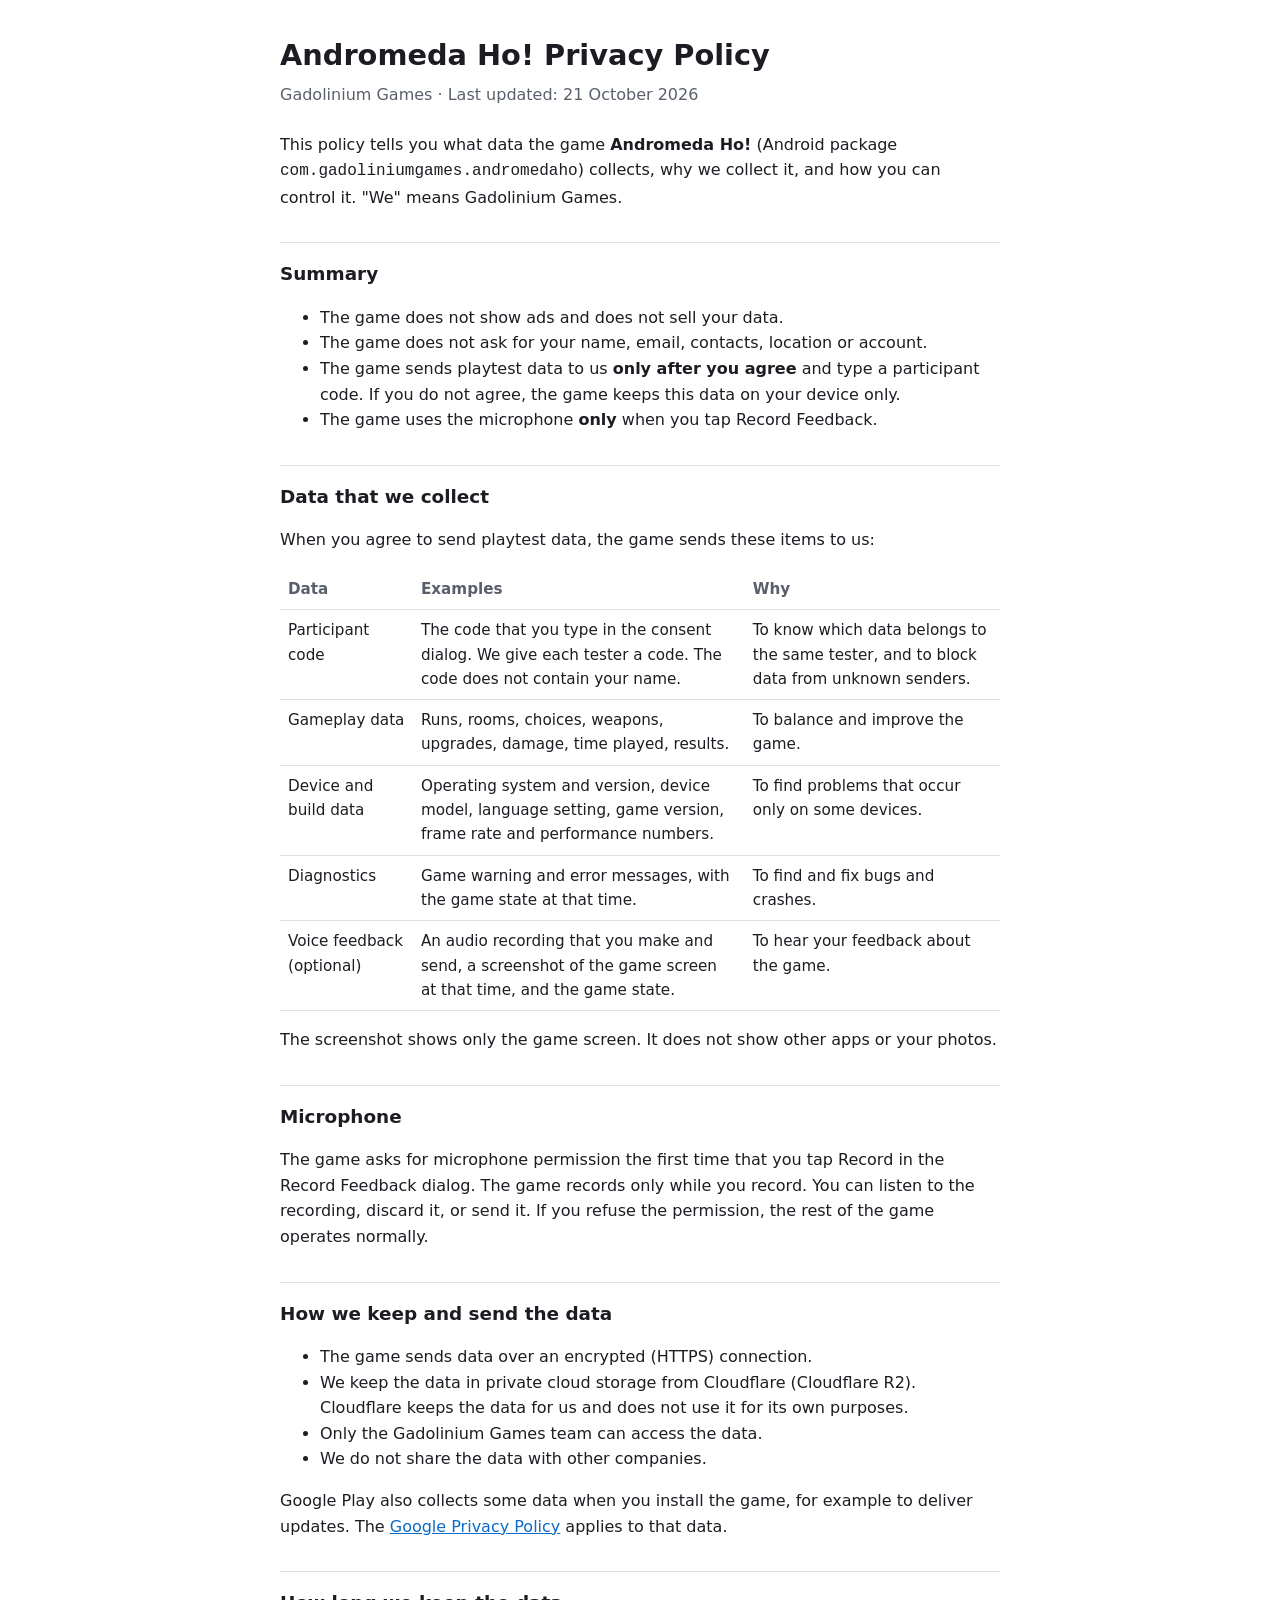
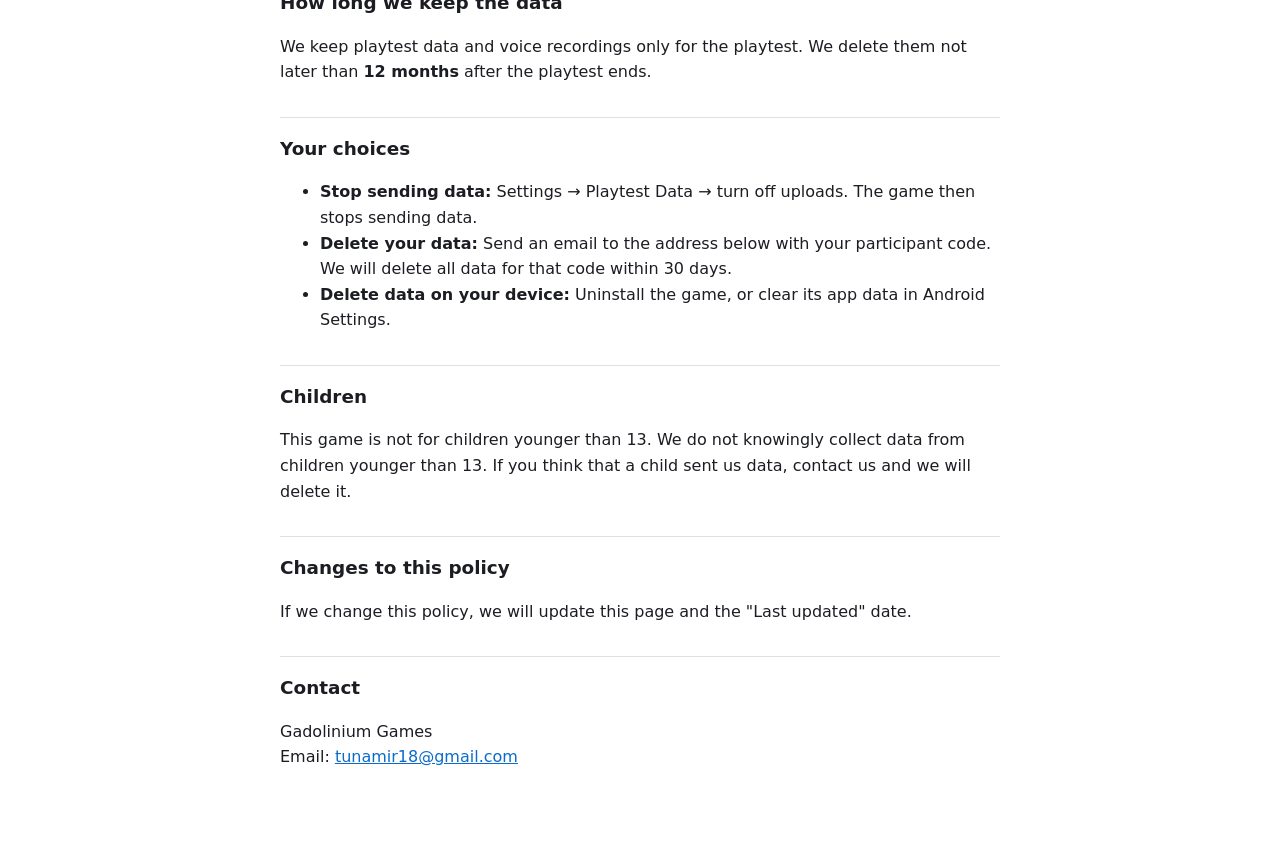
==== privacy/index.html @ 8e8f420d "Andromeda Ho! site: landing page and privacy policy Co-Authored-By: Claude Opus 5.5 <noreply@anthrop" ====
<!DOCTYPE html>
<html lang="en">
<head>
<meta charset="utf-8">
<meta name="viewport" content="width=device-width, initial-scale=1">
<title>Andromeda Ho! Privacy Policy</title>
<style>
  :root { --bg: #ffffff; --fg: #1b1d22; --muted: #5a606b; --rule: #dde0e5; --accent: #0b6bcb; }
  @media (prefers-color-scheme: dark) {
    :root { --bg: #111317; --fg: #e8eaee; --muted: #a2a8b3; --rule: #2b2f37; --accent: #6cb4ff; }
  }
  body { margin: 0; background: var(--bg); color: var(--fg);
         font: 16px/1.6 system-ui, -apple-system, "Segoe UI", Roboto, sans-serif; }
  main { max-width: 720px; margin: 0 auto; padding: 32px 16px 64px; }
  h1 { font-size: 1.8rem; margin: 0 0 4px; }
  h2 { font-size: 1.15rem; margin: 32px 0 8px; padding-top: 16px; border-top: 1px solid var(--rule); }
  .meta { color: var(--muted); margin: 0 0 24px; }
  table { width: 100%; border-collapse: collapse; margin: 8px 0; font-size: 0.95rem; }
  th, td { text-align: left; vertical-align: top; padding: 8px; border-bottom: 1px solid var(--rule); }
  th { color: var(--muted); font-weight: 600; }
  a { color: var(--accent); }
</style>
</head>
<body>
<main>
<h1>Andromeda Ho! Privacy Policy</h1>
<p class="meta">Gadolinium Games · Last updated: 21 October 2026</p>

<p>This policy tells you what data the game <strong>Andromeda Ho!</strong> (Android package
<code>com.gadoliniumgames.andromedaho</code>) collects, why we collect it, and how you can
control it. "We" means Gadolinium Games.</p>

<h2>Summary</h2>
<ul>
  <li>The game does not show ads and does not sell your data.</li>
  <li>The game does not ask for your name, email, contacts, location or account.</li>
  <li>The game sends playtest data to us <strong>only after you agree</strong> and type a
      participant code. If you do not agree, the game keeps this data on your device only.</li>
  <li>The game uses the microphone <strong>only</strong> when you tap Record Feedback.</li>
</ul>

<h2>Data that we collect</h2>
<p>When you agree to send playtest data, the game sends these items to us:</p>
<table>
  <tr><th>Data</th><th>Examples</th><th>Why</th></tr>
  <tr><td>Participant code</td>
      <td>The code that you type in the consent dialog. We give each tester a code. The code
          does not contain your name.</td>
      <td>To know which data belongs to the same tester, and to block data from unknown
          senders.</td></tr>
  <tr><td>Gameplay data</td>
      <td>Runs, rooms, choices, weapons, upgrades, damage, time played, results.</td>
      <td>To balance and improve the game.</td></tr>
  <tr><td>Device and build data</td>
      <td>Operating system and version, device model, language setting, game version,
          frame rate and performance numbers.</td>
      <td>To find problems that occur only on some devices.</td></tr>
  <tr><td>Diagnostics</td>
      <td>Game warning and error messages, with the game state at that time.</td>
      <td>To find and fix bugs and crashes.</td></tr>
  <tr><td>Voice feedback (optional)</td>
      <td>An audio recording that you make and send, a screenshot of the game screen at that
          time, and the game state.</td>
      <td>To hear your feedback about the game.</td></tr>
</table>
<p>The screenshot shows only the game screen. It does not show other apps or your photos.</p>

<h2>Microphone</h2>
<p>The game asks for microphone permission the first time that you tap Record in the
Record Feedback dialog. The game records only while you record. You can listen to the
recording, discard it, or send it. If you refuse the permission, the rest of the game
operates normally.</p>

<h2>How we keep and send the data</h2>
<ul>
  <li>The game sends data over an encrypted (HTTPS) connection.</li>
  <li>We keep the data in private cloud storage from Cloudflare (Cloudflare R2). Cloudflare
      keeps the data for us and does not use it for its own purposes.</li>
  <li>Only the Gadolinium Games team can access the data.</li>
  <li>We do not share the data with other companies.</li>
</ul>
<p>Google Play also collects some data when you install the game, for example to deliver
updates. The <a href="https://policies.google.com/privacy">Google Privacy Policy</a>
applies to that data.</p>

<h2>How long we keep the data</h2>
<p>We keep playtest data and voice recordings only for the playtest. We delete them not
later than <strong>12 months</strong> after the playtest ends.</p>

<h2>Your choices</h2>
<ul>
  <li><strong>Stop sending data:</strong> Settings → Playtest Data → turn off uploads.
      The game then stops sending data.</li>
  <li><strong>Delete your data:</strong> Send an email to the address below with your
      participant code. We will delete all data for that code within 30 days.</li>
  <li><strong>Delete data on your device:</strong> Uninstall the game, or clear its app
      data in Android Settings.</li>
</ul>

<h2>Children</h2>
<p>This game is not for children younger than 13. We do not knowingly collect data from
children younger than 13. If you think that a child sent us data, contact us and we will
delete it.</p>

<h2>Changes to this policy</h2>
<p>If we change this policy, we will update this page and the "Last updated" date.</p>

<h2>Contact</h2>
<p>Gadolinium Games<br>
Email: <a href="mailto:tunamir18@gmail.com">tunamir18@gmail.com</a></p>
</main>
</body>
</html>
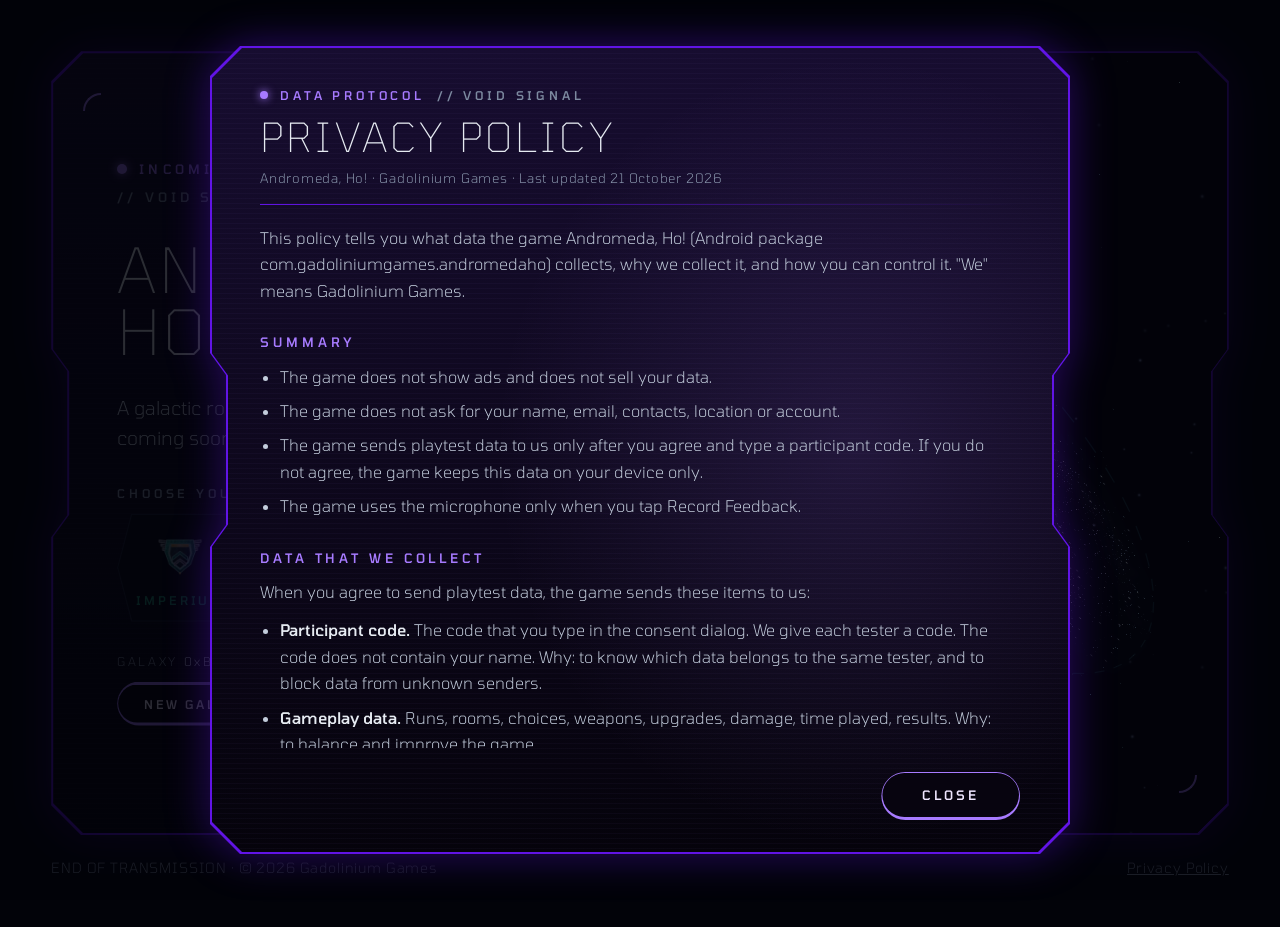
==== commit 11ef5efb: "Landing page: live galaxy, faction themes, privacy modal The Coming Soon page is now the in-game "In" ====
--- a/privacy/index.html
+++ b/privacy/index.html
@@ -1,113 +1,157 @@
-<!DOCTYPE html>
-<html lang="en">
+<!doctype html>
+<html lang="en" data-faction="imperium">
 <head>
 <meta charset="utf-8">
 <meta name="viewport" content="width=device-width, initial-scale=1">
-<title>Andromeda Ho! Privacy Policy</title>
-<style>
-  :root { --bg: #ffffff; --fg: #1b1d22; --muted: #5a606b; --rule: #dde0e5; --accent: #0b6bcb; }
-  @media (prefers-color-scheme: dark) {
-    :root { --bg: #111317; --fg: #e8eaee; --muted: #a2a8b3; --rule: #2b2f37; --accent: #6cb4ff; }
-  }
-  body { margin: 0; background: var(--bg); color: var(--fg);
-         font: 16px/1.6 system-ui, -apple-system, "Segoe UI", Roboto, sans-serif; }
-  main { max-width: 720px; margin: 0 auto; padding: 32px 16px 64px; }
-  h1 { font-size: 1.8rem; margin: 0 0 4px; }
-  h2 { font-size: 1.15rem; margin: 32px 0 8px; padding-top: 16px; border-top: 1px solid var(--rule); }
-  .meta { color: var(--muted); margin: 0 0 24px; }
-  table { width: 100%; border-collapse: collapse; margin: 8px 0; font-size: 0.95rem; }
-  th, td { text-align: left; vertical-align: top; padding: 8px; border-bottom: 1px solid var(--rule); }
-  th { color: var(--muted); font-weight: 600; }
-  a { color: var(--accent); }
-</style>
+<title>Privacy Policy · Andromeda, Ho!</title>
+<meta name="description" content="Andromeda, Ho! is a galactic roguelike shoot-'em-up adventure by Gadolinium Games, coming soon to Android.">
+<meta name="theme-color" content="#020309">
+<link rel="canonical" href="https://andromedaho.com/privacy/">
+<link rel="icon" type="image/png" href="/assets/img/icon-192.png">
+<link rel="preload" href="/assets/fonts/tomorrow-extralight.woff" as="font" type="font/woff" crossorigin>
+<link rel="preload" href="/assets/fonts/tomorrow-light.woff" as="font" type="font/woff" crossorigin>
+<link rel="stylesheet" href="/assets/site.css">
+<script>
+  // Each visit opens on a random faction (like the random galaxy); the emblems switch it.
+  document.documentElement.setAttribute('data-faction', ['imperium', 'corsair', 'voidborn'][Math.floor(Math.random() * 3)]);
+</script>
+<script src="/assets/galaxy.js" defer></script>
+<script src="/assets/site.js" defer></script>
 </head>
-<body>
-<main>
-<h1>Andromeda Ho! Privacy Policy</h1>
-<p class="meta">Gadolinium Games · Last updated: 21 October 2026</p>
+<body class="pp-open">
+<main class="frame-glow">
+  <div class="frame fx">
+    <div class="panel scan">
+      <div class="deco deco-imperium rivet tl" aria-hidden="true"></div>
+      <div class="deco deco-imperium rivet tr" aria-hidden="true"></div>
+      <div class="deco deco-imperium rivet bl" aria-hidden="true"></div>
+      <div class="deco deco-imperium rivet br" aria-hidden="true"></div>
+      <div class="deco deco-corsair spike-tl" aria-hidden="true"></div>
+      <div class="deco deco-corsair spike-br" aria-hidden="true"></div>
+      <div class="deco deco-voidborn arc-tl" aria-hidden="true"></div>
+      <div class="deco deco-voidborn arc-br" aria-hidden="true"></div>
 
-<p>This policy tells you what data the game <strong>Andromeda Ho!</strong> (Android package
-<code>com.gadoliniumgames.andromedaho</code>) collects, why we collect it, and how you can
-control it. "We" means Gadolinium Games.</p>
+      <section class="intro">
+        <div class="channel">
+          <span class="dot fx" aria-hidden="true"></span>
+          <span class="live fx">INCOMING TRANSMISSION</span>
+          <span class="sub" data-channel>// IMPERIAL COMMAND</span>
+        </div>
+        <h1>ANDROMEDA,<br>HO!</h1>
+        <p class="tagline">A galactic roguelike shoot-'em-up adventure, coming soon to Android.</p>
 
-<h2>Summary</h2>
-<ul>
-  <li>The game does not show ads and does not sell your data.</li>
-  <li>The game does not ask for your name, email, contacts, location or account.</li>
-  <li>The game sends playtest data to us <strong>only after you agree</strong> and type a
-      participant code. If you do not agree, the game keeps this data on your device only.</li>
-  <li>The game uses the microphone <strong>only</strong> when you tap Record Feedback.</li>
-</ul>
+        <div class="choose js-only">
+          <div class="label" id="choose-label">CHOOSE YOUR FACTION</div>
+          <div class="emblems" role="group" aria-labelledby="choose-label">
+            <div class="emblem-wrap"><button type="button" class="emblem" data-for="imperium" aria-pressed="false">
+              <span class="emblem-in"><img src="/assets/img/imperium.png" alt="" width="56" height="56"><span class="name">IMPERIUM</span></span>
+            </button></div>
+            <div class="emblem-wrap"><button type="button" class="emblem" data-for="corsair" aria-pressed="false">
+              <span class="emblem-in"><img src="/assets/img/corsairs.png" alt="" width="56" height="56"><span class="name">CORSAIRS</span></span>
+            </button></div>
+            <div class="emblem-wrap"><button type="button" class="emblem" data-for="voidborn" aria-pressed="false">
+              <span class="emblem-in"><img src="/assets/img/voidborn.png" alt="" width="56" height="56"><span class="name">VOIDBORN</span></span>
+            </button></div>
+          </div>
+        </div>
 
-<h2>Data that we collect</h2>
-<p>When you agree to send playtest data, the game sends these items to us:</p>
-<table>
-  <tr><th>Data</th><th>Examples</th><th>Why</th></tr>
-  <tr><td>Participant code</td>
-      <td>The code that you type in the consent dialog. We give each tester a code. The code
-          does not contain your name.</td>
-      <td>To know which data belongs to the same tester, and to block data from unknown
-          senders.</td></tr>
-  <tr><td>Gameplay data</td>
-      <td>Runs, rooms, choices, weapons, upgrades, damage, time played, results.</td>
-      <td>To balance and improve the game.</td></tr>
-  <tr><td>Device and build data</td>
-      <td>Operating system and version, device model, language setting, game version,
-          frame rate and performance numbers.</td>
-      <td>To find problems that occur only on some devices.</td></tr>
-  <tr><td>Diagnostics</td>
-      <td>Game warning and error messages, with the game state at that time.</td>
-      <td>To find and fix bugs and crashes.</td></tr>
-  <tr><td>Voice feedback (optional)</td>
-      <td>An audio recording that you make and send, a screenshot of the game screen at that
-          time, and the game state.</td>
-      <td>To hear your feedback about the game.</td></tr>
-</table>
-<p>The screenshot shows only the game screen. It does not show other apps or your photos.</p>
+        <div class="seed-row js-only">
+          <div class="seed">GALAXY <b id="seed">0x0000000000000000</b></div>
+          <button type="button" class="btn" id="reroll"><span>NEW GALAXY</span></button>
+        </div>
+      </section>
 
-<h2>Microphone</h2>
-<p>The game asks for microphone permission the first time that you tap Record in the
-Record Feedback dialog. The game records only while you record. You can listen to the
-recording, discard it, or send it. If you refuse the permission, the rest of the game
-operates normally.</p>
+      <div class="galaxy fx" role="img" aria-label="A live, slowly turning spiral galaxy, drawn the same way the game draws each run's galaxy, with the chosen faction's ship on its outer ring">
+        <canvas id="galaxy-gl"></canvas>
+        <canvas id="galaxy-overlay"></canvas>
+      </div>
+    </div>
+  </div>
+</main>
 
-<h2>How we keep and send the data</h2>
-<ul>
-  <li>The game sends data over an encrypted (HTTPS) connection.</li>
-  <li>We keep the data in private cloud storage from Cloudflare (Cloudflare R2). Cloudflare
-      keeps the data for us and does not use it for its own purposes.</li>
-  <li>Only the Gadolinium Games team can access the data.</li>
-  <li>We do not share the data with other companies.</li>
-</ul>
-<p>Google Play also collects some data when you install the game, for example to deliver
-updates. The <a href="https://policies.google.com/privacy">Google Privacy Policy</a>
-applies to that data.</p>
+<footer>
+  <div>END OF TRANSMISSION · © 2026 Gadolinium Games</div>
+  <a href="/privacy/" data-open-privacy>Privacy Policy</a>
+</footer>
 
-<h2>How long we keep the data</h2>
-<p>We keep playtest data and voice recordings only for the playtest. We delete them not
-later than <strong>12 months</strong> after the playtest ends.</p>
+<div id="privacy" class="pp">
+  <div class="pp-dialog" role="dialog" aria-modal="true" aria-labelledby="pp-title">
+    <div class="frame-glow"><div class="frame">
+      <div class="pp-panel scan">
+        <div class="pp-head">
+          <div class="channel">
+            <span class="dot" aria-hidden="true"></span>
+            <span class="live">DATA PROTOCOL</span>
+            <span class="sub" data-channel>// IMPERIAL COMMAND</span>
+          </div>
+          <h2 id="pp-title">PRIVACY POLICY</h2>
+          <div class="meta">Andromeda, Ho! · Gadolinium Games · Last updated 21 October 2026</div>
+          <div class="rule" aria-hidden="true"></div>
+        </div>
 
-<h2>Your choices</h2>
-<ul>
-  <li><strong>Stop sending data:</strong> Settings → Playtest Data → turn off uploads.
-      The game then stops sending data.</li>
-  <li><strong>Delete your data:</strong> Send an email to the address below with your
-      participant code. We will delete all data for that code within 30 days.</li>
-  <li><strong>Delete data on your device:</strong> Uninstall the game, or clear its app
-      data in Android Settings.</li>
-</ul>
+        <div class="pp-body" tabindex="0">
+          <p>This policy tells you what data the game Andromeda, Ho! (Android package com.gadoliniumgames.andromedaho) collects, why we collect it, and how you can control it. "We" means Gadolinium Games.</p>
 
-<h2>Children</h2>
-<p>This game is not for children younger than 13. We do not knowingly collect data from
-children younger than 13. If you think that a child sent us data, contact us and we will
-delete it.</p>
+          <h3>SUMMARY</h3>
+          <ul>
+            <li>The game does not show ads and does not sell your data.</li>
+            <li>The game does not ask for your name, email, contacts, location or account.</li>
+            <li>The game sends playtest data to us only after you agree and type a participant code. If you do not agree, the game keeps this data on your device only.</li>
+            <li>The game uses the microphone only when you tap Record Feedback.</li>
+          </ul>
 
-<h2>Changes to this policy</h2>
-<p>If we change this policy, we will update this page and the "Last updated" date.</p>
+          <h3>DATA THAT WE COLLECT</h3>
+          <p>When you agree to send playtest data, the game sends these items to us:</p>
+          <ul>
+            <li><strong>Participant code.</strong> The code that you type in the consent dialog. We give each tester a code. The code does not contain your name. Why: to know which data belongs to the same tester, and to block data from unknown senders.</li>
+            <li><strong>Gameplay data.</strong> Runs, rooms, choices, weapons, upgrades, damage, time played, results. Why: to balance and improve the game.</li>
+            <li><strong>Device and build data.</strong> Operating system and version, device model, language setting, game version, frame rate and performance numbers. Why: to find problems that occur only on some devices.</li>
+            <li><strong>Diagnostics.</strong> Game warning and error messages, with the game state at that time. Why: to find and fix bugs and crashes.</li>
+            <li><strong>Voice feedback (optional).</strong> An audio recording that you make and send, a screenshot of the game screen at that time, and the game state. Why: to hear your feedback about the game.</li>
+          </ul>
+          <p>The screenshot shows only the game screen. It does not show other apps or your photos.</p>
 
-<h2>Contact</h2>
-<p>Gadolinium Games<br>
-Email: <a href="mailto:tunamir18@gmail.com">tunamir18@gmail.com</a></p>
-</main>
+          <h3>MICROPHONE</h3>
+          <p>The game asks for microphone permission the first time that you tap Record in the Record Feedback dialog. The game records only while you record. You can listen to the recording, discard it, or send it. If you refuse the permission, the rest of the game operates normally.</p>
+
+          <h3>HOW WE KEEP AND SEND THE DATA</h3>
+          <ul>
+            <li>The game sends data over an encrypted (HTTPS) connection.</li>
+            <li>We keep the data in private cloud storage from Cloudflare (Cloudflare R2). Cloudflare keeps the data for us and does not use it for its own purposes.</li>
+            <li>Only the Gadolinium Games team can access the data.</li>
+            <li>We do not share the data with other companies.</li>
+          </ul>
+          <p>Google Play also collects some data when you install the game, for example to deliver updates. The <a href="https://policies.google.com/privacy">Google Privacy Policy</a> applies to that data.</p>
+
+          <h3>HOW LONG WE KEEP THE DATA</h3>
+          <p>We keep playtest data and voice recordings only for the playtest. We delete them not later than 12 months after the playtest ends.</p>
+
+          <h3>YOUR CHOICES</h3>
+          <ul>
+            <li><strong>Stop sending data:</strong> Settings → Playtest Data → turn off uploads. The game then stops sending data.</li>
+            <li><strong>Delete your data:</strong> Send an email to the address below with your participant code. We will delete all data for that code within 30 days.</li>
+            <li><strong>Delete data on your device:</strong> Uninstall the game, or clear its app data in Android Settings.</li>
+          </ul>
+
+          <h3>THIS WEBSITE</h3>
+          <p>This website does not use cookies, analytics or trackers, and it loads no content from other companies. The site host (GitHub Pages) can record technical data, such as IP addresses, in its server logs.</p>
+
+          <h3>CHILDREN</h3>
+          <p>This game is not for children younger than 13. We do not knowingly collect data from children younger than 13. If you think that a child sent us data, contact us and we will delete it.</p>
+
+          <h3>CHANGES TO THIS POLICY</h3>
+          <p>If we change this policy, we will update this page and the "Last updated" date.</p>
+
+          <h3>CONTACT</h3>
+          <p>Gadolinium Games · <a href="mailto:tunamir18@gmail.com">tunamir18@gmail.com</a></p>
+        </div>
+
+        <div class="pp-foot">
+          <a href="/" class="btn pp-close"><span>CLOSE</span></a>
+        </div>
+      </div>
+    </div></div>
+  </div>
+</div>
 </body>
 </html>
--- a/assets/site.css
+++ b/assets/site.css
@@ -0,0 +1,178 @@
+/* andromedaho.com: "Incoming Transmission" landing with the live sector-transit galaxy.
+   Faction themes follow the game's style guide: Imperium "Armored Bulkhead" (HUD cyan),
+   Corsair "Raider Spires", Voidborn "Spectral Tide" / "Null Jaws". */
+
+@font-face { font-family: "Tomorrow"; font-weight: 200; font-style: normal; font-display: swap; src: url("/assets/fonts/tomorrow-extralight.woff") format("woff"); }
+@font-face { font-family: "Tomorrow"; font-weight: 300; font-style: normal; font-display: swap; src: url("/assets/fonts/tomorrow-light.woff") format("woff"); }
+@font-face { font-family: "Tomorrow"; font-weight: 500; font-style: normal; font-display: swap; src: url("/assets/fonts/tomorrow-medium.woff") format("woff"); }
+
+:root {
+  --page: #020309;
+  --text: #e6ebf2;
+  --body: #c3cddc;
+  --muted: #8a97ad;
+  --dim: #7d8aa0;
+  color-scheme: dark;
+}
+
+/* ---- Faction themes ---- */
+:root[data-faction="imperium"] {
+  --accent: #4db3ff; --bright: #8fd0ff; --ink: #e3f3ff; --deep: #030b16; --glow: rgba(77, 179, 255, 0.4);
+  --frame-clip: polygon(28px 0, calc(100% - 28px) 0, 100% 28px, 100% calc(100% - 28px), calc(100% - 28px) 100%, 28px 100%, 0 calc(100% - 28px), 0 28px);
+  --btn-clip: polygon(14px 0, calc(100% - 14px) 0, 100% 50%, calc(100% - 14px) 100%, 14px 100%, 0 50%);
+}
+:root[data-faction="corsair"] {
+  --accent: #ff4000; --bright: #ff7a45; --ink: #ffe9de; --deep: #0d0504; --glow: rgba(255, 64, 0, 0.4);
+  --frame-clip: polygon(56px 0, 38% 0, calc(38% + 14px) 14px, calc(38% + 140px) 14px, calc(38% + 154px) 0, 100% 0, 100% calc(100% - 56px), calc(100% - 56px) 100%, 62% 100%, calc(62% - 14px) calc(100% - 14px), calc(62% - 140px) calc(100% - 14px), calc(62% - 154px) 100%, 0 100%, 0 56px);
+  --btn-clip: polygon(16px 0, 100% 0, calc(100% - 16px) 100%, 0 100%);
+}
+:root[data-faction="voidborn"] {
+  --accent: #6114e6; --bright: #a77bff; --ink: #efe6ff; --deep: #07040f; --glow: rgba(97, 20, 230, 0.4);
+  --frame-clip: polygon(0 30px, 30px 0, calc(100% - 30px) 0, 100% 30px, 100% 38%, calc(100% - 16px) calc(38% + 22px), calc(100% - 16px) calc(62% - 22px), 100% 62%, 100% calc(100% - 30px), calc(100% - 30px) 100%, 30px 100%, 0 calc(100% - 30px), 0 62%, 16px calc(62% - 22px), 16px calc(38% + 22px), 0 38%);
+  --btn-clip: inset(0 round 999px);
+}
+
+/* ---- Page ---- */
+* { box-sizing: border-box; }
+html, body { margin: 0; background: var(--page); }
+body {
+  font-family: "Tomorrow", system-ui, sans-serif; font-weight: 300; color: var(--text);
+  min-height: 100vh; padding: clamp(16px, 4vw, 64px); display: flex; flex-direction: column; gap: 24px;
+}
+a { color: var(--muted); }
+a:hover { color: var(--text); }
+button:focus-visible, a:focus-visible, [tabindex]:focus-visible { outline: 2px solid var(--text); outline-offset: 3px; }
+.fx { transition: background-color .6s ease, color .6s ease, filter .6s ease; }
+.js-only { display: none; }
+.js .js-only { display: flex; }
+
+/* ---- Comm-panel frame (the game's "Broken Inner" family, shaped per faction) ---- */
+.frame-glow { filter: drop-shadow(0 0 22px var(--glow)); }
+.frame { background: var(--accent); padding: 2px; clip-path: var(--frame-clip); }
+.panel { position: relative; display: flex; flex-wrap: wrap; min-height: 780px; clip-path: var(--frame-clip); }
+
+/* Faction motion: Imperium slow and regular, Corsair fast and aggressive, Voidborn drifting. */
+:root[data-faction="imperium"] .scan {
+  background-image: linear-gradient(180deg, rgba(111,192,255,0) 0, rgba(111,192,255,.08) 50%, rgba(111,192,255,0) 100%),
+    repeating-linear-gradient(180deg, rgba(111,192,255,.045) 0 1px, transparent 1px 4px),
+    linear-gradient(180deg, #0a1528 0%, #03060d 100%);
+  background-size: 100% 240px, 100% 100%, 100% 100%; background-repeat: no-repeat, repeat, no-repeat;
+  animation: imp-scan 9s linear infinite;
+}
+@keyframes imp-scan { from { background-position: 0 -240px, 0 0, 0 0; } to { background-position: 0 1200px, 0 0, 0 0; } }
+:root[data-faction="corsair"] .scan {
+  background-image: repeating-linear-gradient(115deg, rgba(255,122,69,.07) 0 2px, transparent 2px 14px),
+    linear-gradient(180deg, #26100a 0%, #080304 100%);
+  animation: cor-hatch 1.2s linear infinite;
+}
+@keyframes cor-hatch { from { background-position: 0 0, 0 0; } to { background-position: 15.45px 0, 0 0; } }
+:root[data-faction="voidborn"] .scan {
+  background-image: radial-gradient(ellipse 60% 70% at 75% 50%, rgba(167,123,255,.13), rgba(167,123,255,0) 70%),
+    repeating-linear-gradient(180deg, rgba(167,123,255,.035) 0 1px, transparent 1px 5px),
+    linear-gradient(180deg, #170d30 0%, #05030b 100%);
+  animation: void-drift 8s ease-in-out infinite;
+}
+@keyframes void-drift { 0%, 100% { background-position: 0 0, 0 0, 0 0; } 50% { background-position: -80px 24px, 0 0, 0 0; } }
+
+/* Corner details: Imperium rivets, Corsair triangle brackets, Voidborn arcs. */
+.deco { position: absolute; z-index: 2; display: none; }
+:root[data-faction="imperium"] .deco-imperium,
+:root[data-faction="corsair"] .deco-corsair,
+:root[data-faction="voidborn"] .deco-voidborn { display: block; }
+.rivet { width: 6px; height: 6px; border-radius: 50%; background: #8fd0ff; }
+.rivet.tl { left: 22px; top: 40px; } .rivet.tr { right: 22px; top: 40px; }
+.rivet.bl { left: 22px; bottom: 40px; } .rivet.br { right: 22px; bottom: 40px; }
+.spike-tl { left: 20px; top: 66px; width: 0; height: 0; border-top: 16px solid #ff7a45; border-right: 16px solid transparent; }
+.spike-br { right: 20px; bottom: 66px; width: 0; height: 0; border-bottom: 16px solid #ff7a45; border-left: 16px solid transparent; }
+.arc-tl { left: 30px; top: 40px; width: 18px; height: 18px; border-left: 2px solid #a77bff; border-top: 2px solid #a77bff; border-top-left-radius: 18px; }
+.arc-br { right: 30px; bottom: 40px; width: 18px; height: 18px; border-right: 2px solid #a77bff; border-bottom: 2px solid #a77bff; border-bottom-right-radius: 18px; }
+
+/* ---- Left column ---- */
+.intro { flex: 1 1 460px; min-width: 0; padding: clamp(32px, 5vw, 72px); display: flex; flex-direction: column; gap: 32px; justify-content: center; }
+.channel { display: flex; flex-wrap: wrap; gap: 12px; align-items: center; font-size: 13px; letter-spacing: .32em; font-weight: 500; }
+.channel .dot { width: 10px; height: 10px; border-radius: 50%; background: var(--bright); box-shadow: 0 0 10px var(--bright); }
+.channel .live { color: var(--bright); }
+.channel .sub { color: var(--dim); }
+h1 { margin: 0; font-weight: 200; font-size: clamp(44px, 6vw, 62px); line-height: 1; letter-spacing: .05em; max-width: 423px; }
+.tagline { margin: 0; font-size: 19px; line-height: 1.6; color: var(--body); max-width: 540px; }
+.label { font-size: 12px; letter-spacing: .32em; color: var(--muted); font-weight: 500; }
+.choose { flex-direction: column; gap: 14px; }
+.emblems { display: flex; flex-wrap: wrap; gap: 14px; }
+/* Emblem = rim (the button, 1px of colour) around a core (.emblem-in), both clipped to the
+   faction's button shape, so the outline follows every diagonal. */
+.emblem {
+  --e-clip: none; --e-rim: #263044; --e-core: rgba(3, 6, 13, .92);
+  padding: 1px; border: 0; cursor: pointer; font: inherit; color: inherit; background: var(--e-rim); clip-path: var(--e-clip);
+  opacity: .62; transition: opacity .3s ease, filter .3s ease;
+}
+.emblem-in {
+  display: flex; flex-direction: column; align-items: center; gap: 8px; min-width: 110px; min-height: 106px; padding: 14px 18px;
+  background: var(--e-core); clip-path: var(--e-clip); transition: background-color .3s ease;
+}
+.emblem img { width: 56px; height: 56px; display: block; }
+.emblem .name { font-size: 12px; letter-spacing: .24em; font-weight: 500; }
+.emblem:hover { opacity: .85; }
+.emblem[aria-pressed="true"] { opacity: 1; }
+.emblem-wrap { transition: filter .3s ease; }
+.emblem[data-for="imperium"] { --e-clip: polygon(14px 0, calc(100% - 14px) 0, 100% 50%, calc(100% - 14px) 100%, 14px 100%, 0 50%); }
+.emblem[data-for="imperium"] .name { color: #2fe0a8; }
+.emblem[data-for="imperium"][aria-pressed="true"] { --e-rim: #8fd0ff; --e-core: #030b16; }
+.emblem-wrap:has(.emblem[data-for="imperium"][aria-pressed="true"]) { filter: drop-shadow(0 0 8px #4db3ff); }
+.emblem[data-for="corsair"] { --e-clip: polygon(16px 0, 100% 0, calc(100% - 16px) 100%, 0 100%); }
+.emblem[data-for="corsair"] .name { color: #ff7a45; }
+.emblem[data-for="corsair"][aria-pressed="true"] { --e-rim: #ff7a45; --e-core: #0d0504; }
+.emblem-wrap:has(.emblem[data-for="corsair"][aria-pressed="true"]) { filter: drop-shadow(0 0 8px #ff4000); }
+.emblem[data-for="voidborn"] { --e-clip: inset(0 round 22px); }
+.emblem[data-for="voidborn"] .name { color: #a77bff; }
+.emblem[data-for="voidborn"][aria-pressed="true"] { --e-rim: #a77bff; --e-core: #07040f; }
+.emblem-wrap:has(.emblem[data-for="voidborn"][aria-pressed="true"]) { filter: drop-shadow(0 0 8px #6114e6); }
+.seed-row { flex-wrap: wrap; gap: 14px 20px; align-items: center; }
+.seed { font-size: 12px; letter-spacing: .22em; color: var(--muted); }
+.seed b { color: #d7e3f4; font-weight: 300; }
+
+/* Faction-shaped button: an accent rim (outer) around a dark core (inner span). */
+.btn { border: 0; padding: 1px; background: var(--bright); clip-path: var(--btn-clip); cursor: pointer; font: inherit; min-height: 44px; text-decoration: none; display: inline-block; }
+.btn span { display: block; padding: 12px 26px; background: var(--deep); clip-path: var(--btn-clip); color: var(--ink); font-size: 12px; font-weight: 500; letter-spacing: .2em; }
+.btn:hover span { background: var(--accent); color: #fff; }
+
+/* ---- Galaxy ---- */
+.galaxy { flex: 1 1 520px; min-width: 0; min-height: 520px; position: relative; background: var(--deep); }
+.galaxy canvas { position: absolute; inset: 0; width: 100%; height: 100%; display: block; }
+
+@media (max-width: 600px) {
+  .deco { display: none !important; }
+  .panel { min-height: 0; }
+  .galaxy { min-height: 380px; }
+}
+
+footer { display: flex; flex-wrap: wrap; gap: 16px; justify-content: space-between; font-size: 14px; color: #8794a8; letter-spacing: .06em; }
+
+/* ---- Privacy modal (the game's modal: dim backdrop, comm panel, CRT unfold, CLOSE) ---- */
+.pp { position: fixed; inset: 0; z-index: 50; background: rgba(2, 3, 9, .82); display: flex; align-items: center; justify-content: center; padding: clamp(12px, 4vw, 48px); animation: pp-dim .25s ease-out both; }
+.pp[hidden] { display: none; }
+@keyframes pp-dim { from { opacity: 0; } to { opacity: 1; } }
+.pp-dialog { width: 100%; max-width: 860px; animation: pp-crt .42s cubic-bezier(.2, .8, .2, 1) both; transform-origin: 50% 50%; }
+@keyframes pp-crt { 0% { transform: scale(.06, .004); filter: brightness(3); } 45% { transform: scale(1, .004); filter: brightness(2.2); } 100% { transform: scale(1, 1); filter: brightness(1); } }
+.pp-panel { clip-path: var(--frame-clip); display: flex; flex-direction: column; max-height: calc(100vh - 96px); padding: 40px clamp(24px, 4vw, 48px) 32px; }
+.pp-head { display: flex; flex-direction: column; gap: 10px; }
+.pp-head .channel { font-size: 12px; }
+.pp-head .dot { width: 8px; height: 8px; box-shadow: 0 0 8px var(--bright); }
+.pp-head h2 { margin: 0; font-size: clamp(28px, 4vw, 40px); font-weight: 200; letter-spacing: .08em; }
+.pp-head .meta { font-size: 13px; color: var(--muted); letter-spacing: .06em; }
+.pp-head .rule { height: 1px; margin-top: 8px; background: linear-gradient(90deg, var(--accent), rgba(0, 0, 0, 0)); }
+.pp-body { overflow-y: auto; min-height: 0; flex-grow: 1; margin: 20px 0 24px; padding-right: 12px; font-size: 16px; line-height: 1.65; color: var(--body); scrollbar-width: thin; scrollbar-color: #3a4a66 transparent; }
+.pp-body h3 { margin: 28px 0 10px; font-size: 13px; letter-spacing: .3em; font-weight: 500; color: var(--bright); }
+.pp-body p { margin: 0 0 12px; }
+.pp-body ul { margin: 0 0 12px; padding-left: 20px; }
+.pp-body li { margin: 0 0 8px; }
+.pp-body strong { color: var(--text); font-weight: 500; }
+.pp-body a { color: var(--bright); }
+.pp-foot { display: flex; justify-content: flex-end; }
+.pp-foot .btn { min-height: 48px; }
+.pp-foot .btn span { padding: 14px 40px; font-size: 13px; letter-spacing: .24em; }
+body.pp-open { overflow: hidden; }
+
+@media (prefers-reduced-motion: reduce) {
+  .scan, .pp, .pp-dialog { animation: none !important; }
+  .fx, .emblem { transition: none; }
+}
